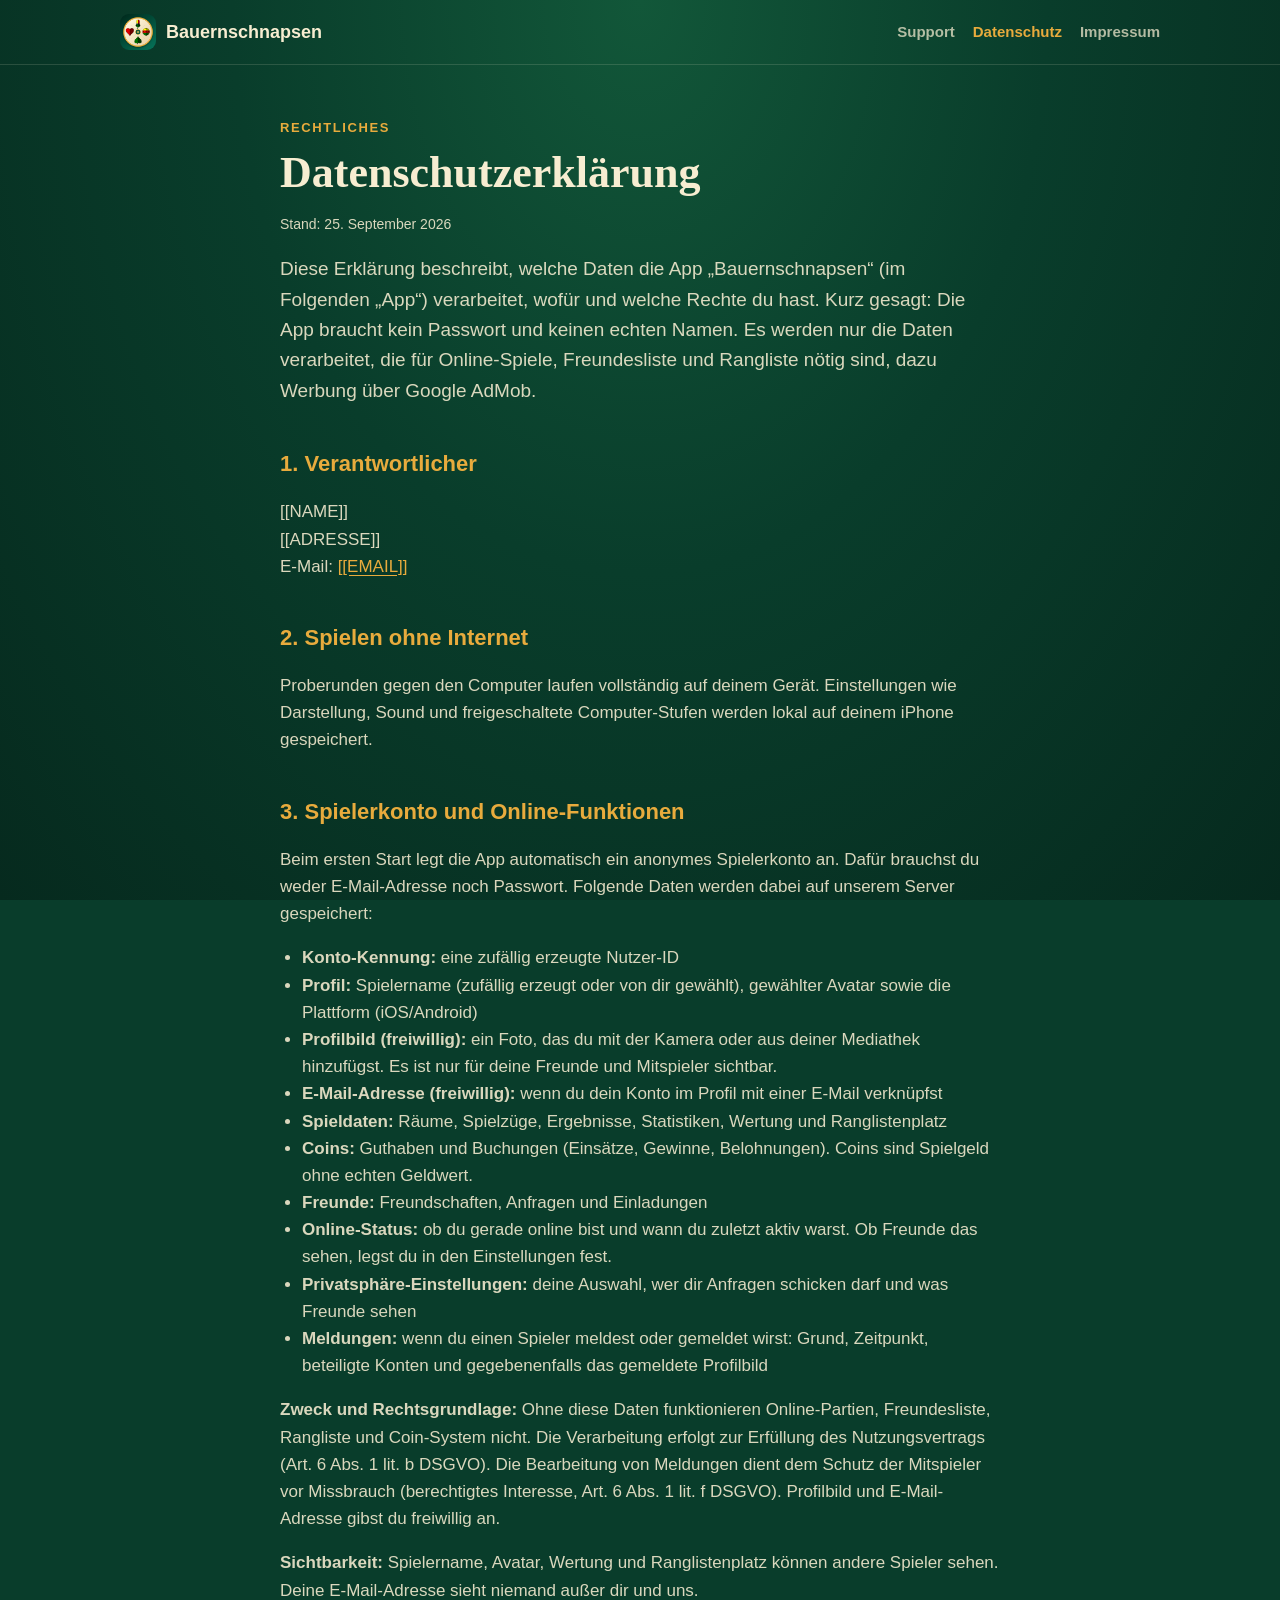
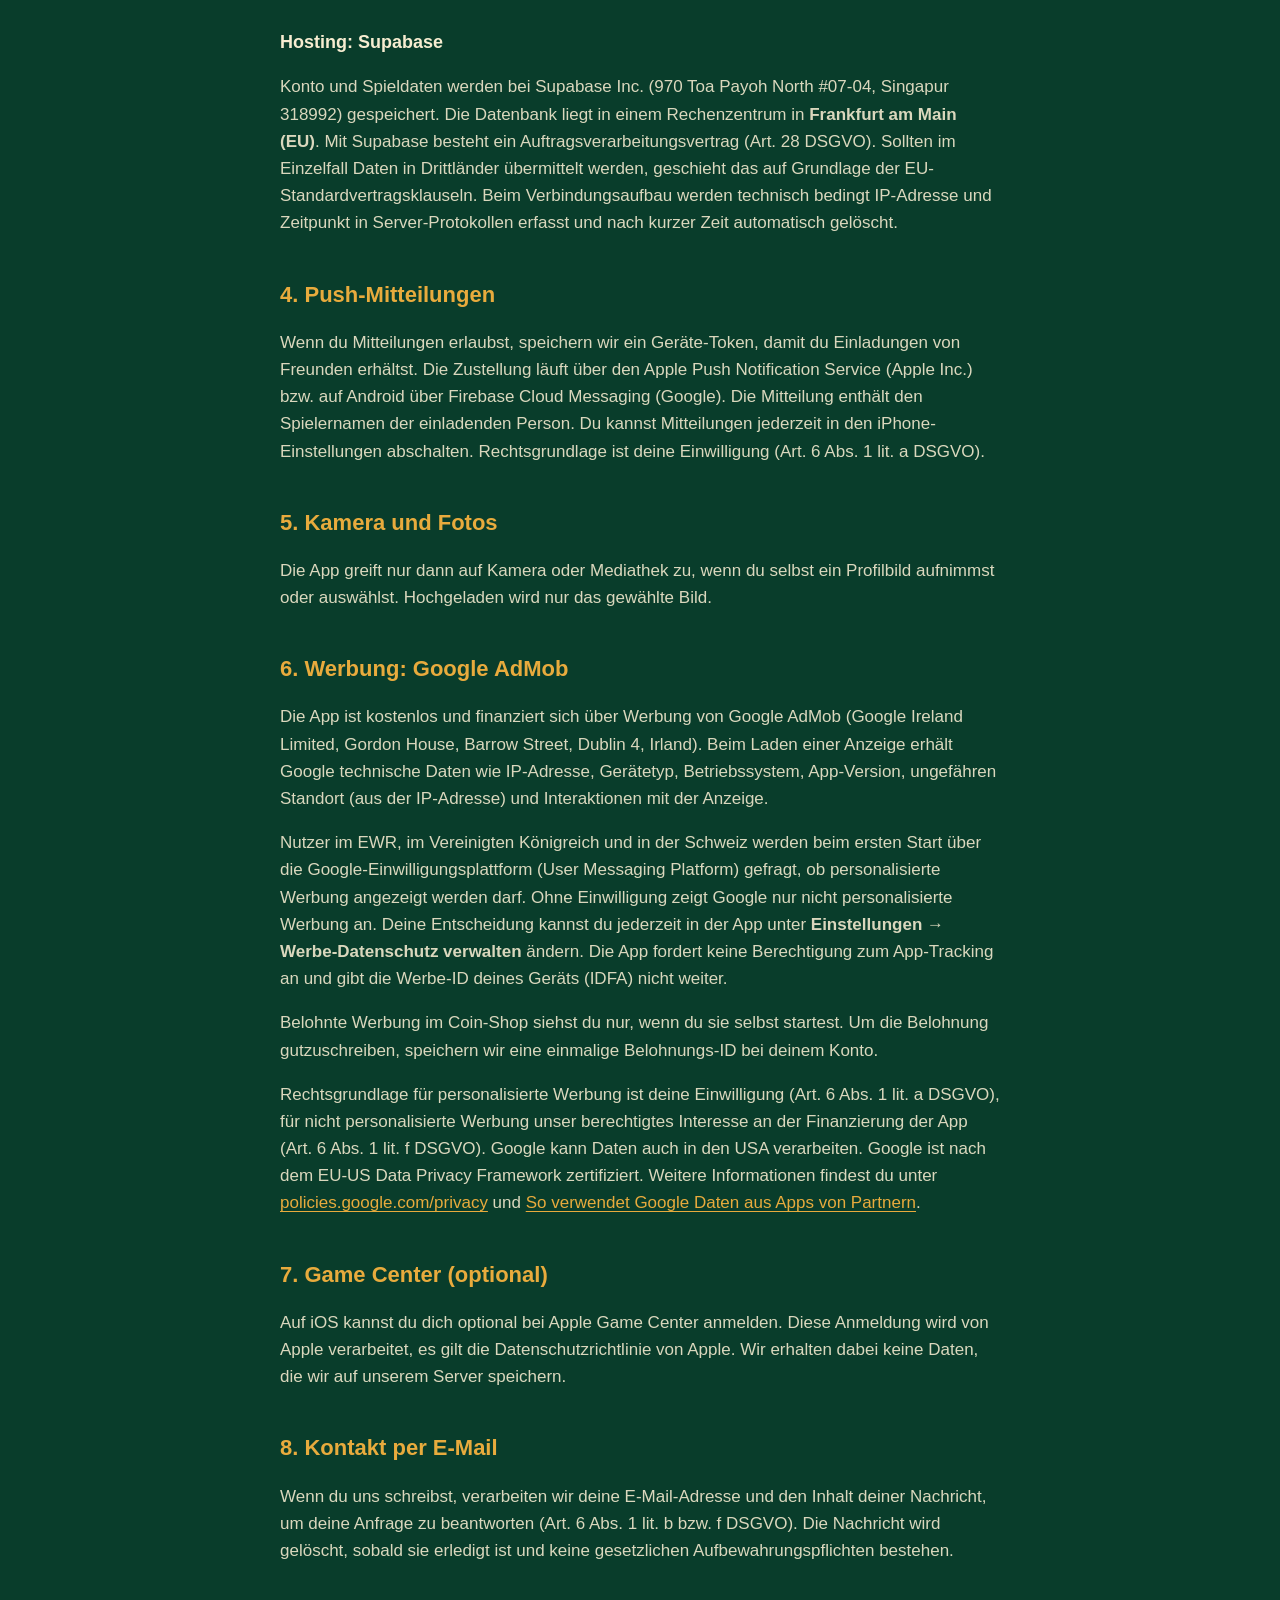
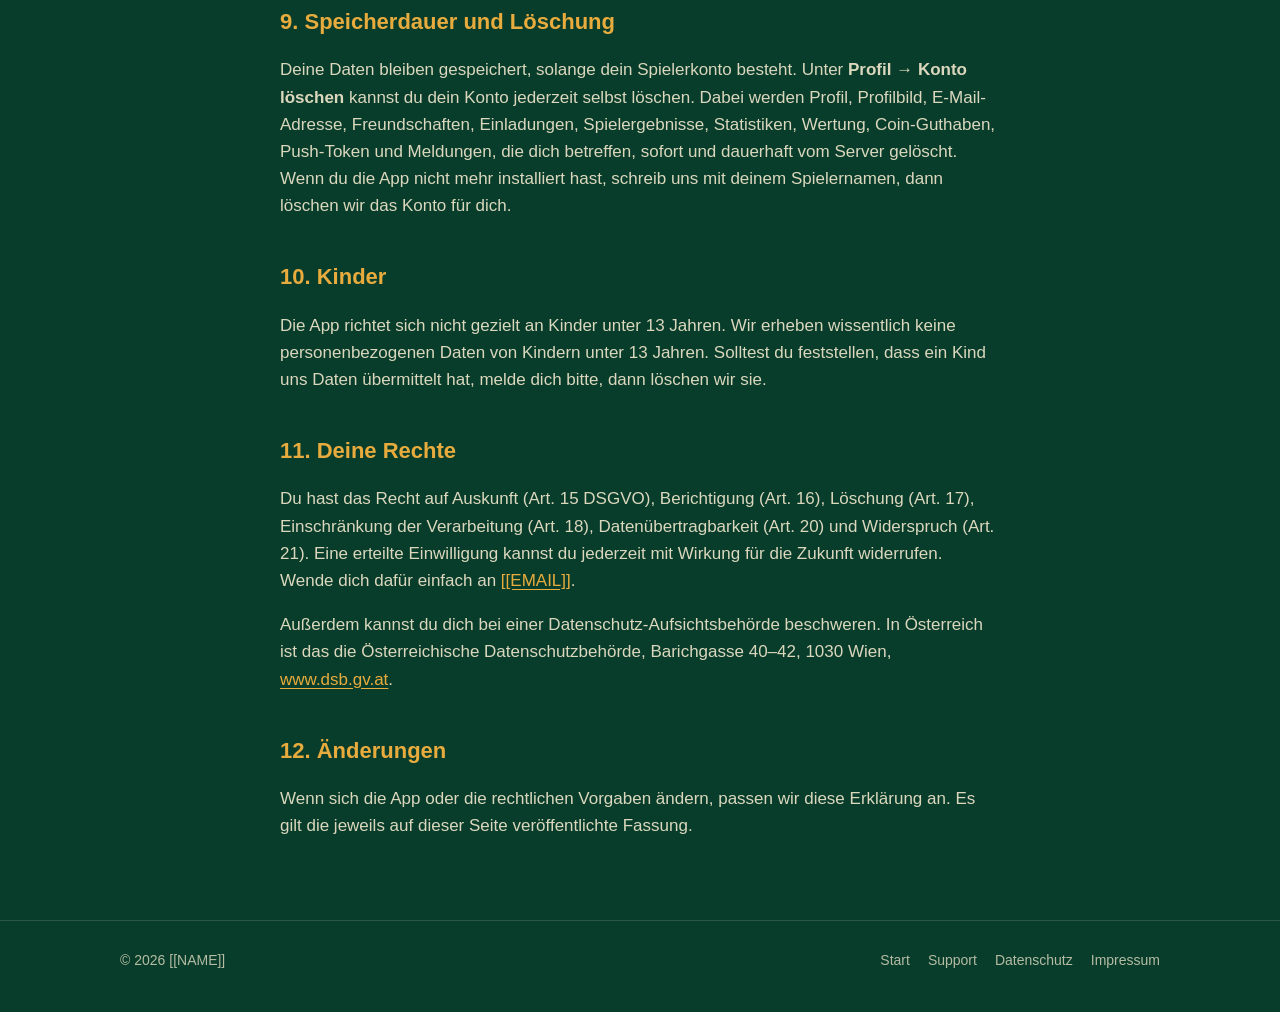
==== datenschutz/index.html @ 5d7edbbc "Website für Bauernschnapsen: Start, Support, Datenschutz, Impressum Co-Authored-By: Claude Opus 5.5 " ====
<!doctype html>
<html lang="de">
<head>
  <meta charset="utf-8">
  <meta name="viewport" content="width=device-width, initial-scale=1">
  <title>Bauernschnapsen Datenschutz</title>
  <meta name="description" content="Datenschutzerklärung der App Bauernschnapsen.">
  <meta name="theme-color" content="#093d2b">
  <link rel="icon" href="../assets/icon.png">
  <link rel="apple-touch-icon" href="../assets/apple-touch-icon.png">
  <link rel="stylesheet" href="../style.css">
</head>
<body>
  <header class="site-header">
    <div class="wrap">
      <a class="brand" href="../"><img src="../assets/icon.png" alt="">Bauernschnapsen</a>
      <nav class="nav">
        <a href="../support/">Support</a>
        <a href="./" aria-current="page">Datenschutz</a>
        <a href="../impressum/">Impressum</a>
      </nav>
    </div>
  </header>

  <main class="page">
    <div class="wrap">
      <span class="eyebrow">Rechtliches</span>
      <h1>Datenschutzerklärung</h1>
      <p class="meta">Stand: 25. September 2026</p>
      <p class="lead">Diese Erklärung beschreibt, welche Daten die App „Bauernschnapsen“ (im Folgenden „App“) verarbeitet, wofür und welche Rechte du hast. Kurz gesagt: Die App braucht kein Passwort und keinen echten Namen. Es werden nur die Daten verarbeitet, die für Online-Spiele, Freundesliste und Rangliste nötig sind, dazu Werbung über Google AdMob.</p>

      <h2>1. Verantwortlicher</h2>
      <p>[[NAME]]<br>[[ADRESSE]]<br>E-Mail: <a href="mailto:[[EMAIL]]">[[EMAIL]]</a></p>

      <h2>2. Spielen ohne Internet</h2>
      <p>Proberunden gegen den Computer laufen vollständig auf deinem Gerät. Einstellungen wie Darstellung, Sound und freigeschaltete Computer-Stufen werden lokal auf deinem iPhone gespeichert.</p>

      <h2>3. Spielerkonto und Online-Funktionen</h2>
      <p>Beim ersten Start legt die App automatisch ein anonymes Spielerkonto an. Dafür brauchst du weder E-Mail-Adresse noch Passwort. Folgende Daten werden dabei auf unserem Server gespeichert:</p>
      <ul>
        <li><strong>Konto-Kennung:</strong> eine zufällig erzeugte Nutzer-ID</li>
        <li><strong>Profil:</strong> Spielername (zufällig erzeugt oder von dir gewählt), gewählter Avatar sowie die Plattform (iOS/Android)</li>
        <li><strong>Profilbild (freiwillig):</strong> ein Foto, das du mit der Kamera oder aus deiner Mediathek hinzufügst. Es ist nur für deine Freunde und Mitspieler sichtbar.</li>
        <li><strong>E-Mail-Adresse (freiwillig):</strong> wenn du dein Konto im Profil mit einer E-Mail verknüpfst</li>
        <li><strong>Spieldaten:</strong> Räume, Spielzüge, Ergebnisse, Statistiken, Wertung und Ranglistenplatz</li>
        <li><strong>Coins:</strong> Guthaben und Buchungen (Einsätze, Gewinne, Belohnungen). Coins sind Spielgeld ohne echten Geldwert.</li>
        <li><strong>Freunde:</strong> Freundschaften, Anfragen und Einladungen</li>
        <li><strong>Online-Status:</strong> ob du gerade online bist und wann du zuletzt aktiv warst. Ob Freunde das sehen, legst du in den Einstellungen fest.</li>
        <li><strong>Privatsphäre-Einstellungen:</strong> deine Auswahl, wer dir Anfragen schicken darf und was Freunde sehen</li>
        <li><strong>Meldungen:</strong> wenn du einen Spieler meldest oder gemeldet wirst: Grund, Zeitpunkt, beteiligte Konten und gegebenenfalls das gemeldete Profilbild</li>
      </ul>
      <p><strong>Zweck und Rechtsgrundlage:</strong> Ohne diese Daten funktionieren Online-Partien, Freundesliste, Rangliste und Coin-System nicht. Die Verarbeitung erfolgt zur Erfüllung des Nutzungsvertrags (Art. 6 Abs. 1 lit. b DSGVO). Die Bearbeitung von Meldungen dient dem Schutz der Mitspieler vor Missbrauch (berechtigtes Interesse, Art. 6 Abs. 1 lit. f DSGVO). Profilbild und E-Mail-Adresse gibst du freiwillig an.</p>
      <p><strong>Sichtbarkeit:</strong> Spielername, Avatar, Wertung und Ranglistenplatz können andere Spieler sehen. Deine E-Mail-Adresse sieht niemand außer dir und uns.</p>

      <h3>Hosting: Supabase</h3>
      <p>Konto und Spieldaten werden bei Supabase Inc. (970 Toa Payoh North #07-04, Singapur 318992) gespeichert. Die Datenbank liegt in einem Rechenzentrum in <strong>Frankfurt am Main (EU)</strong>. Mit Supabase besteht ein Auftragsverarbeitungsvertrag (Art. 28 DSGVO). Sollten im Einzelfall Daten in Drittländer übermittelt werden, geschieht das auf Grundlage der EU-Standardvertragsklauseln. Beim Verbindungsaufbau werden technisch bedingt IP-Adresse und Zeitpunkt in Server-Protokollen erfasst und nach kurzer Zeit automatisch gelöscht.</p>

      <h2>4. Push-Mitteilungen</h2>
      <p>Wenn du Mitteilungen erlaubst, speichern wir ein Geräte-Token, damit du Einladungen von Freunden erhältst. Die Zustellung läuft über den Apple Push Notification Service (Apple Inc.) bzw. auf Android über Firebase Cloud Messaging (Google). Die Mitteilung enthält den Spielernamen der einladenden Person. Du kannst Mitteilungen jederzeit in den iPhone-Einstellungen abschalten. Rechtsgrundlage ist deine Einwilligung (Art. 6 Abs. 1 lit. a DSGVO).</p>

      <h2>5. Kamera und Fotos</h2>
      <p>Die App greift nur dann auf Kamera oder Mediathek zu, wenn du selbst ein Profilbild aufnimmst oder auswählst. Hochgeladen wird nur das gewählte Bild.</p>

      <h2>6. Werbung: Google AdMob</h2>
      <p>Die App ist kostenlos und finanziert sich über Werbung von Google AdMob (Google Ireland Limited, Gordon House, Barrow Street, Dublin 4, Irland). Beim Laden einer Anzeige erhält Google technische Daten wie IP-Adresse, Gerätetyp, Betriebssystem, App-Version, ungefähren Standort (aus der IP-Adresse) und Interaktionen mit der Anzeige.</p>
      <p>Nutzer im EWR, im Vereinigten Königreich und in der Schweiz werden beim ersten Start über die Google-Einwilligungsplattform (User Messaging Platform) gefragt, ob personalisierte Werbung angezeigt werden darf. Ohne Einwilligung zeigt Google nur nicht personalisierte Werbung an. Deine Entscheidung kannst du jederzeit in der App unter <strong>Einstellungen → Werbe-Datenschutz verwalten</strong> ändern. Die App fordert keine Berechtigung zum App-Tracking an und gibt die Werbe-ID deines Geräts (IDFA) nicht weiter.</p>
      <p>Belohnte Werbung im Coin-Shop siehst du nur, wenn du sie selbst startest. Um die Belohnung gutzuschreiben, speichern wir eine einmalige Belohnungs-ID bei deinem Konto.</p>
      <p>Rechtsgrundlage für personalisierte Werbung ist deine Einwilligung (Art. 6 Abs. 1 lit. a DSGVO), für nicht personalisierte Werbung unser berechtigtes Interesse an der Finanzierung der App (Art. 6 Abs. 1 lit. f DSGVO). Google kann Daten auch in den USA verarbeiten. Google ist nach dem EU-US Data Privacy Framework zertifiziert. Weitere Informationen findest du unter <a href="https://policies.google.com/privacy">policies.google.com/privacy</a> und <a href="https://policies.google.com/technologies/partner-sites">So verwendet Google Daten aus Apps von Partnern</a>.</p>

      <h2>7. Game Center (optional)</h2>
      <p>Auf iOS kannst du dich optional bei Apple Game Center anmelden. Diese Anmeldung wird von Apple verarbeitet, es gilt die Datenschutzrichtlinie von Apple. Wir erhalten dabei keine Daten, die wir auf unserem Server speichern.</p>

      <h2>8. Kontakt per E-Mail</h2>
      <p>Wenn du uns schreibst, verarbeiten wir deine E-Mail-Adresse und den Inhalt deiner Nachricht, um deine Anfrage zu beantworten (Art. 6 Abs. 1 lit. b bzw. f DSGVO). Die Nachricht wird gelöscht, sobald sie erledigt ist und keine gesetzlichen Aufbewahrungspflichten bestehen.</p>

      <h2>9. Speicherdauer und Löschung</h2>
      <p>Deine Daten bleiben gespeichert, solange dein Spielerkonto besteht. Unter <strong>Profil → Konto löschen</strong> kannst du dein Konto jederzeit selbst löschen. Dabei werden Profil, Profilbild, E-Mail-Adresse, Freundschaften, Einladungen, Spielergebnisse, Statistiken, Wertung, Coin-Guthaben, Push-Token und Meldungen, die dich betreffen, sofort und dauerhaft vom Server gelöscht. Wenn du die App nicht mehr installiert hast, schreib uns mit deinem Spielernamen, dann löschen wir das Konto für dich.</p>

      <h2>10. Kinder</h2>
      <p>Die App richtet sich nicht gezielt an Kinder unter 13 Jahren. Wir erheben wissentlich keine personenbezogenen Daten von Kindern unter 13 Jahren. Solltest du feststellen, dass ein Kind uns Daten übermittelt hat, melde dich bitte, dann löschen wir sie.</p>

      <h2>11. Deine Rechte</h2>
      <p>Du hast das Recht auf Auskunft (Art. 15 DSGVO), Berichtigung (Art. 16), Löschung (Art. 17), Einschränkung der Verarbeitung (Art. 18), Datenübertragbarkeit (Art. 20) und Widerspruch (Art. 21). Eine erteilte Einwilligung kannst du jederzeit mit Wirkung für die Zukunft widerrufen. Wende dich dafür einfach an <a href="mailto:[[EMAIL]]">[[EMAIL]]</a>.</p>
      <p>Außerdem kannst du dich bei einer Datenschutz-Aufsichtsbehörde beschweren. In Österreich ist das die Österreichische Datenschutzbehörde, Barichgasse 40–42, 1030 Wien, <a href="https://www.dsb.gv.at">www.dsb.gv.at</a>.</p>

      <h2>12. Änderungen</h2>
      <p>Wenn sich die App oder die rechtlichen Vorgaben ändern, passen wir diese Erklärung an. Es gilt die jeweils auf dieser Seite veröffentlichte Fassung.</p>
    </div>
  </main>

  <footer class="site-footer">
    <div class="wrap">
      <span>© 2026 [[NAME]]</span>
      <nav>
        <a href="../">Start</a>
        <a href="../support/">Support</a>
        <a href="./">Datenschutz</a>
        <a href="../impressum/">Impressum</a>
      </nav>
    </div>
  </footer>
</body>
</html>
---- style.css ----
:root {
  --felt: #093d2b;
  --felt-light: #125739;
  --felt-deep: #062a1e;
  --cream: #f7edd1;
  --cream-soft: rgba(247, 237, 209, 0.72);
  --gold: #e8ab3d;
  --ink: #1f1c17;
  --red: #c7211f;
  --line: rgba(247, 237, 209, 0.14);
  --card: rgba(255, 255, 255, 0.05);
  --radius: 18px;
  --max: 1080px;
}

* { box-sizing: border-box; }

html { -webkit-text-size-adjust: 100%; }

body {
  margin: 0;
  background: radial-gradient(ellipse at top, var(--felt-light) 0%, var(--felt) 45%, var(--felt-deep) 100%) fixed;
  background-color: var(--felt);
  color: var(--cream);
  font-family: -apple-system, BlinkMacSystemFont, "SF Pro Text", "Segoe UI", Roboto, Helvetica, Arial, sans-serif;
  font-size: 17px;
  line-height: 1.6;
}

a { color: var(--gold); text-underline-offset: 3px; }
a:hover { color: #f3c46a; }

.wrap { max-width: var(--max); margin: 0 auto; padding: 0 20px; }

/* Header */
.site-header { border-bottom: 1px solid var(--line); }
.site-header .wrap {
  display: flex; align-items: center; justify-content: space-between;
  gap: 16px; padding-top: 14px; padding-bottom: 14px; flex-wrap: wrap;
}
.brand {
  display: flex; align-items: center; gap: 10px;
  color: var(--cream); text-decoration: none; font-weight: 700; font-size: 18px;
}
.brand img { width: 36px; height: 36px; border-radius: 9px; }
.nav { display: flex; gap: 18px; flex-wrap: wrap; }
.nav a { color: var(--cream-soft); text-decoration: none; font-weight: 600; font-size: 15px; }
.nav a:hover, .nav a[aria-current="page"] { color: var(--gold); }

/* Hero */
.hero { padding: 64px 0 40px; text-align: center; }
.hero .app-icon {
  width: 112px; height: 112px; border-radius: 26px;
  box-shadow: 0 12px 40px rgba(0, 0, 0, 0.45);
}
.hero h1 {
  font-family: Georgia, "Times New Roman", serif;
  font-size: clamp(36px, 7vw, 60px); line-height: 1.1;
  margin: 24px 0 12px; letter-spacing: -0.5px;
}
.hero .tagline { font-size: clamp(18px, 2.6vw, 22px); color: var(--cream-soft); max-width: 640px; margin: 0 auto 28px; }
.eyebrow {
  display: inline-block; color: var(--gold); font-weight: 700; font-size: 13px;
  letter-spacing: 1.6px; text-transform: uppercase;
}

.btn {
  display: inline-flex; align-items: center; gap: 10px;
  background: var(--gold); color: var(--ink); text-decoration: none;
  font-weight: 700; padding: 14px 24px; border-radius: 14px;
}
.btn:hover { background: #f3c46a; color: var(--ink); }
.btn svg { width: 20px; height: 20px; }
.btn-note { display: block; margin-top: 12px; font-size: 14px; color: var(--cream-soft); }

/* Screenshots */
.screens {
  display: grid; grid-template-columns: repeat(3, 1fr); gap: 20px;
  padding: 24px 0 56px;
}
.screens img {
  width: 100%; height: auto; display: block;
  border-radius: 22px; box-shadow: 0 16px 48px rgba(0, 0, 0, 0.4);
}

/* Features */
section { padding: 40px 0; }
.section-title {
  font-family: Georgia, "Times New Roman", serif;
  font-size: clamp(26px, 4vw, 36px); margin: 0 0 24px; text-align: center;
}
.features { display: grid; grid-template-columns: repeat(3, 1fr); gap: 18px; }
.feature {
  background: var(--card); border: 1px solid var(--line);
  border-radius: var(--radius); padding: 22px;
}
.feature .suit { font-size: 26px; line-height: 1; }
.feature .suit.red { color: #ff6b5e; }
.feature h3 { margin: 12px 0 6px; font-size: 18px; }
.feature p { margin: 0; color: var(--cream-soft); font-size: 15.5px; }

/* Content pages */
.page { padding: 48px 0 64px; }
.page .wrap { max-width: 760px; }
.page h1 {
  font-family: Georgia, "Times New Roman", serif;
  font-size: clamp(32px, 6vw, 44px); line-height: 1.15; margin: 8px 0 12px;
}
.page h2 { font-size: 22px; margin: 40px 0 10px; color: var(--gold); }
.page h3 { font-size: 18px; margin: 24px 0 6px; }
.page p, .page li { color: rgba(247, 237, 209, 0.88); }
.page ul { padding-left: 22px; }
.lead { font-size: 19px; color: var(--cream-soft); }
.meta { font-size: 14px; color: var(--cream-soft); }

.contact-card {
  background: var(--card); border: 1px solid var(--line); border-radius: var(--radius);
  padding: 24px; margin: 28px 0;
}
.contact-card h2 { margin-top: 0; }
.contact-card .btn { margin-top: 8px; }

details {
  background: var(--card); border: 1px solid var(--line); border-radius: 14px;
  padding: 0 20px; margin: 10px 0;
}
details[open] { padding-bottom: 14px; }
summary {
  cursor: pointer; font-weight: 700; padding: 16px 0; list-style: none;
  display: flex; justify-content: space-between; gap: 12px;
}
summary::-webkit-details-marker { display: none; }
summary::after { content: "+"; color: var(--gold); font-size: 22px; line-height: 1; }
details[open] summary::after { content: "–"; }
details p { margin: 0 0 10px; }

table { width: 100%; border-collapse: collapse; font-size: 15px; margin: 12px 0; }
th, td { text-align: left; vertical-align: top; padding: 10px 8px; border-bottom: 1px solid var(--line); }
th { color: var(--gold); font-weight: 700; }
.table-scroll { overflow-x: auto; }

/* Footer */
.site-footer { border-top: 1px solid var(--line); padding: 28px 0 40px; font-size: 14px; color: var(--cream-soft); }
.site-footer .wrap { display: flex; justify-content: space-between; gap: 16px; flex-wrap: wrap; }
.site-footer nav { display: flex; gap: 18px; flex-wrap: wrap; }
.site-footer a { color: var(--cream-soft); text-decoration: none; }
.site-footer a:hover { color: var(--gold); }

@media (max-width: 760px) {
  body { font-size: 16px; }
  .wrap { padding: 0 16px; }
  .hero { padding: 44px 0 28px; }
  .screens {
    grid-template-columns: repeat(3, 72%); overflow-x: auto;
    scroll-snap-type: x mandatory; padding-bottom: 36px;
  }
  .screens img { scroll-snap-align: center; }
  .features { grid-template-columns: 1fr; }
  .nav { gap: 14px; }
}
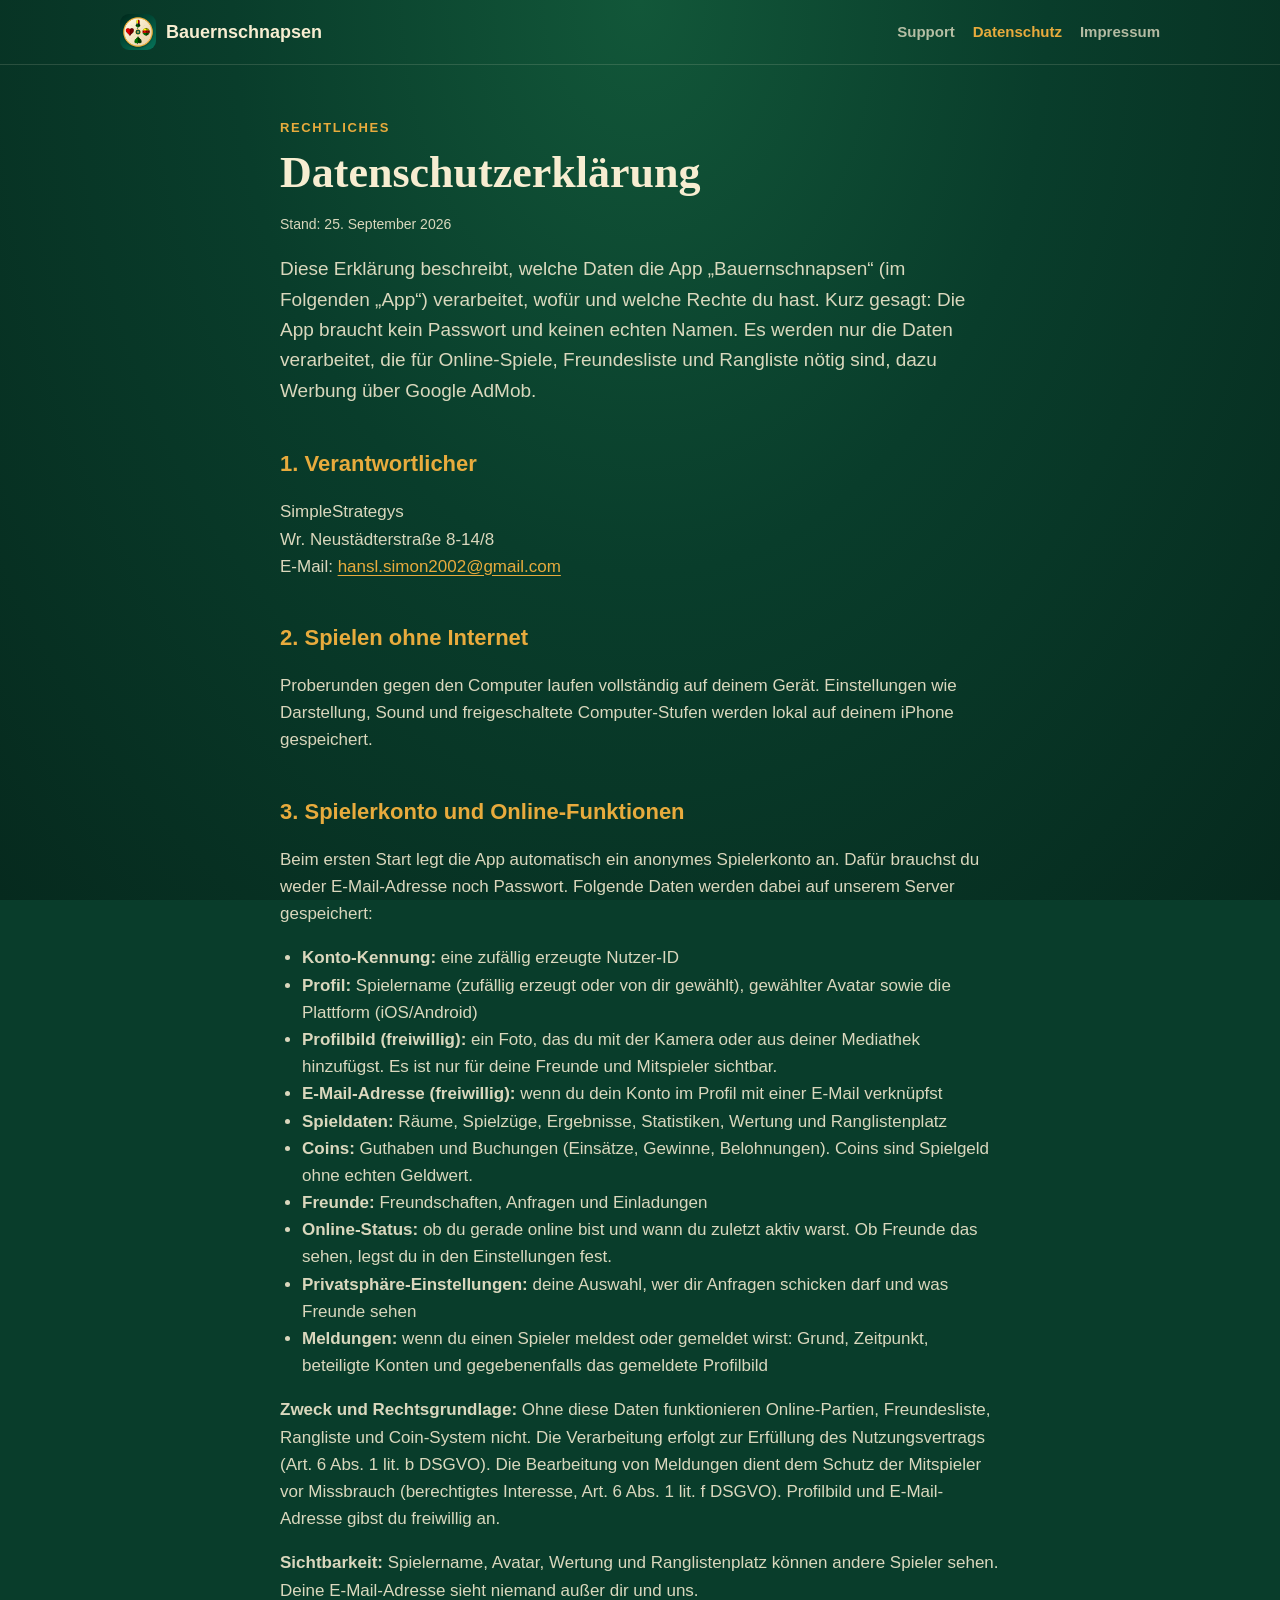
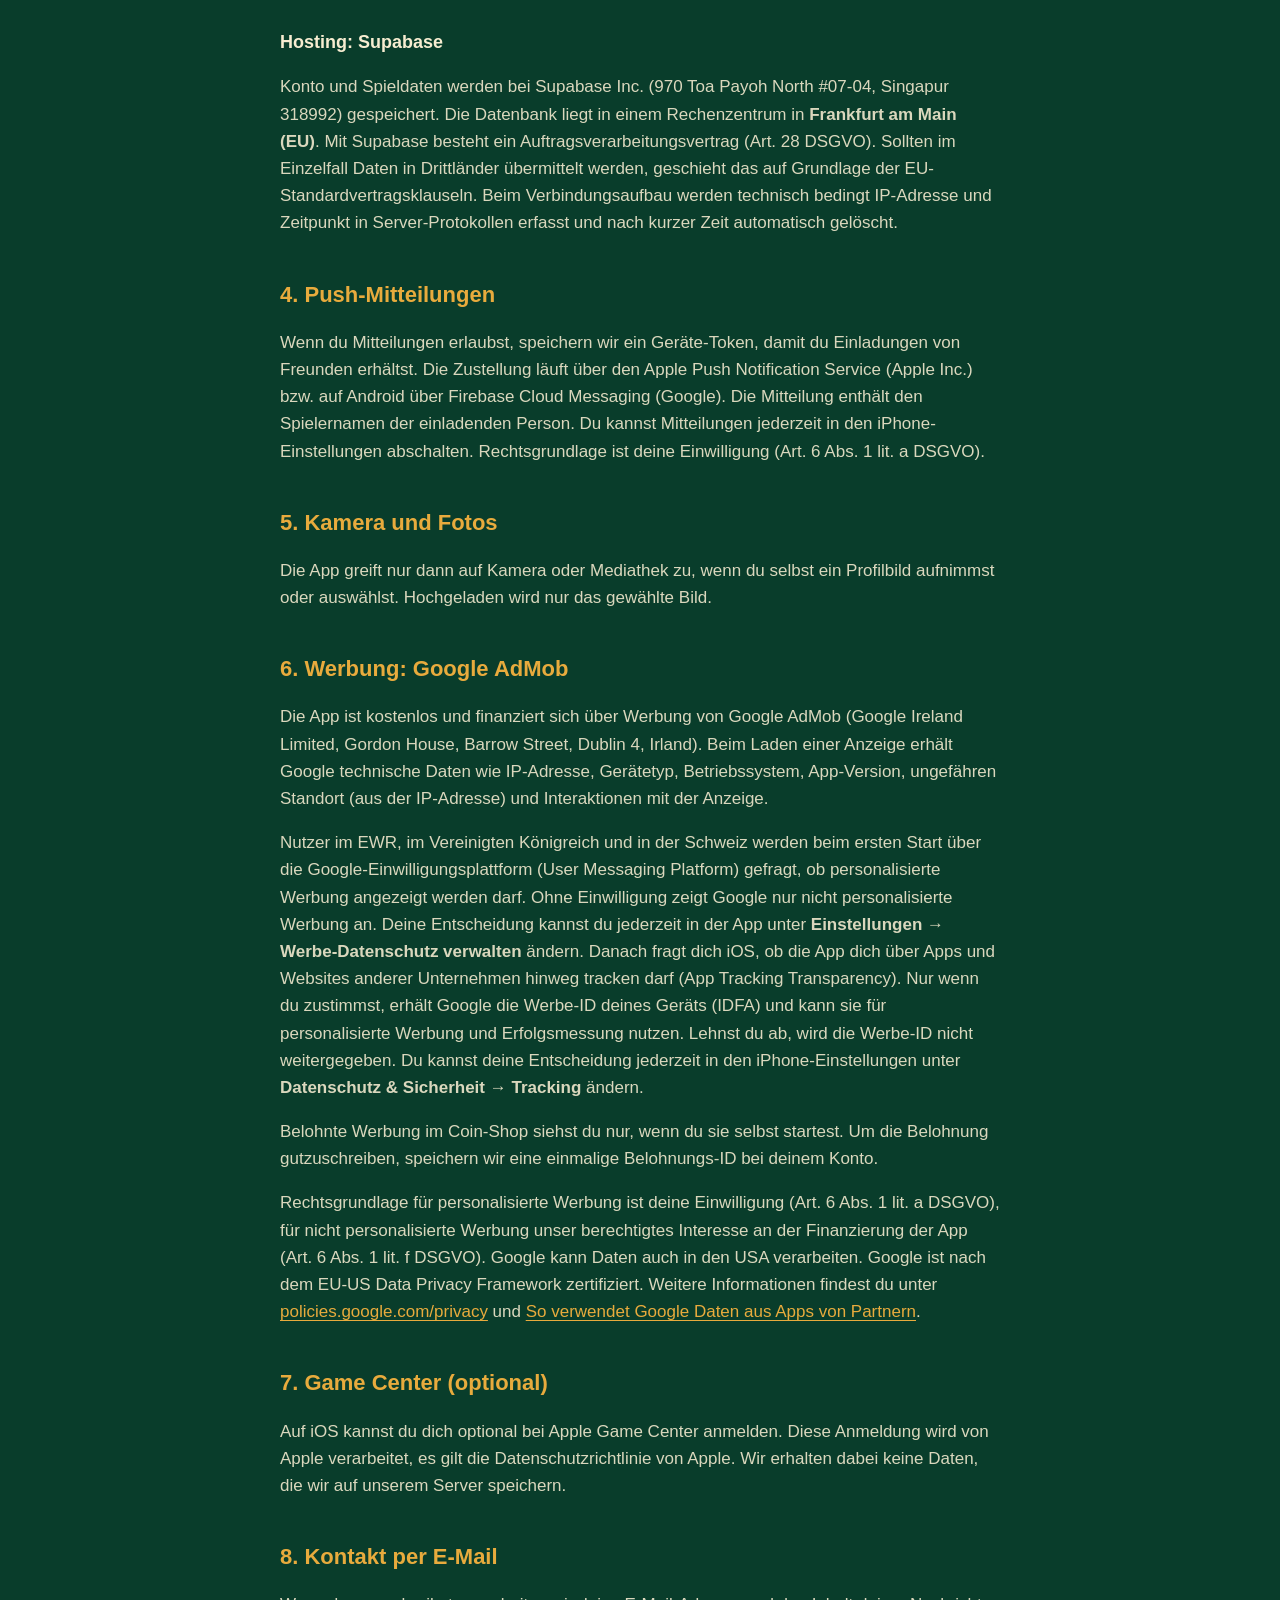
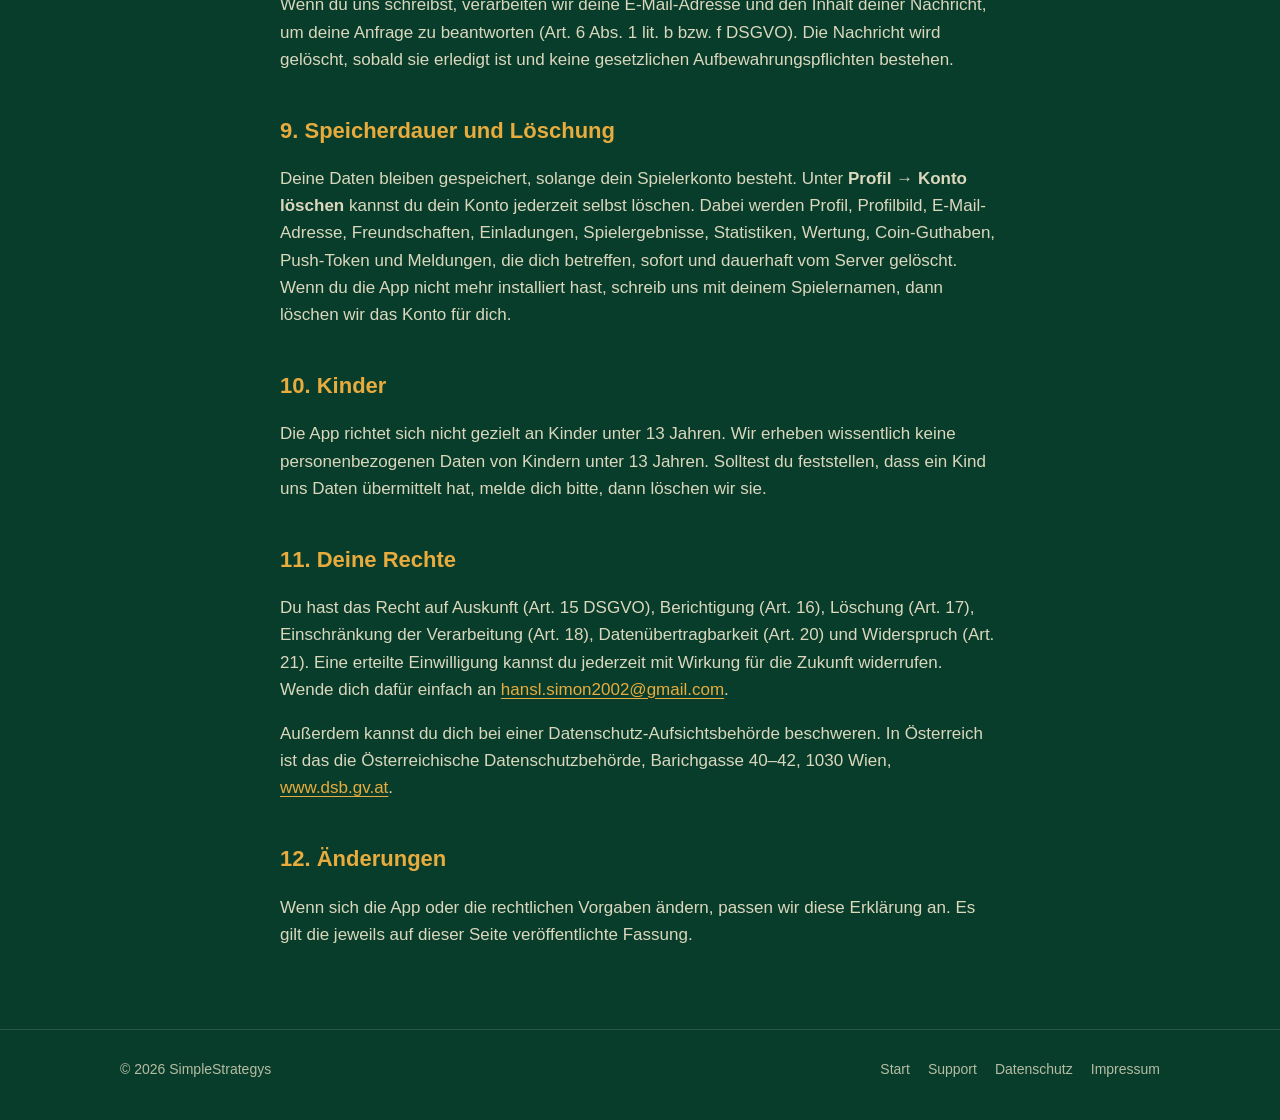
==== commit d2dcb4ef: "Geräte-FAQ entfernt, App-Tracking-Abfrage ergänzt Co-Authored-By: Claude Opus 5.5 <noreply@anthropic" ====
--- a/datenschutz/index.html
+++ b/datenschutz/index.html
@@ -30,7 +30,7 @@
       <p class="lead">Diese Erklärung beschreibt, welche Daten die App „Bauernschnapsen“ (im Folgenden „App“) verarbeitet, wofür und welche Rechte du hast. Kurz gesagt: Die App braucht kein Passwort und keinen echten Namen. Es werden nur die Daten verarbeitet, die für Online-Spiele, Freundesliste und Rangliste nötig sind, dazu Werbung über Google AdMob.</p>
 
       <h2>1. Verantwortlicher</h2>
-      <p>[[NAME]]<br>[[ADRESSE]]<br>E-Mail: <a href="mailto:[[EMAIL]]">[[EMAIL]]</a></p>
+      <p>SimpleStrategys<br>Wr. Neustädterstraße 8-14/8<br>E-Mail: <a href="mailto:hansl.simon2002@gmail.com">hansl.simon2002@gmail.com</a></p>
 
       <h2>2. Spielen ohne Internet</h2>
       <p>Proberunden gegen den Computer laufen vollständig auf deinem Gerät. Einstellungen wie Darstellung, Sound und freigeschaltete Computer-Stufen werden lokal auf deinem iPhone gespeichert.</p>
@@ -63,7 +63,7 @@
 
       <h2>6. Werbung: Google AdMob</h2>
       <p>Die App ist kostenlos und finanziert sich über Werbung von Google AdMob (Google Ireland Limited, Gordon House, Barrow Street, Dublin 4, Irland). Beim Laden einer Anzeige erhält Google technische Daten wie IP-Adresse, Gerätetyp, Betriebssystem, App-Version, ungefähren Standort (aus der IP-Adresse) und Interaktionen mit der Anzeige.</p>
-      <p>Nutzer im EWR, im Vereinigten Königreich und in der Schweiz werden beim ersten Start über die Google-Einwilligungsplattform (User Messaging Platform) gefragt, ob personalisierte Werbung angezeigt werden darf. Ohne Einwilligung zeigt Google nur nicht personalisierte Werbung an. Deine Entscheidung kannst du jederzeit in der App unter <strong>Einstellungen → Werbe-Datenschutz verwalten</strong> ändern. Die App fordert keine Berechtigung zum App-Tracking an und gibt die Werbe-ID deines Geräts (IDFA) nicht weiter.</p>
+      <p>Nutzer im EWR, im Vereinigten Königreich und in der Schweiz werden beim ersten Start über die Google-Einwilligungsplattform (User Messaging Platform) gefragt, ob personalisierte Werbung angezeigt werden darf. Ohne Einwilligung zeigt Google nur nicht personalisierte Werbung an. Deine Entscheidung kannst du jederzeit in der App unter <strong>Einstellungen → Werbe-Datenschutz verwalten</strong> ändern. Danach fragt dich iOS, ob die App dich über Apps und Websites anderer Unternehmen hinweg tracken darf (App Tracking Transparency). Nur wenn du zustimmst, erhält Google die Werbe-ID deines Geräts (IDFA) und kann sie für personalisierte Werbung und Erfolgsmessung nutzen. Lehnst du ab, wird die Werbe-ID nicht weitergegeben. Du kannst deine Entscheidung jederzeit in den iPhone-Einstellungen unter <strong>Datenschutz &amp; Sicherheit → Tracking</strong> ändern.</p>
       <p>Belohnte Werbung im Coin-Shop siehst du nur, wenn du sie selbst startest. Um die Belohnung gutzuschreiben, speichern wir eine einmalige Belohnungs-ID bei deinem Konto.</p>
       <p>Rechtsgrundlage für personalisierte Werbung ist deine Einwilligung (Art. 6 Abs. 1 lit. a DSGVO), für nicht personalisierte Werbung unser berechtigtes Interesse an der Finanzierung der App (Art. 6 Abs. 1 lit. f DSGVO). Google kann Daten auch in den USA verarbeiten. Google ist nach dem EU-US Data Privacy Framework zertifiziert. Weitere Informationen findest du unter <a href="https://policies.google.com/privacy">policies.google.com/privacy</a> und <a href="https://policies.google.com/technologies/partner-sites">So verwendet Google Daten aus Apps von Partnern</a>.</p>
 
@@ -80,7 +80,7 @@
       <p>Die App richtet sich nicht gezielt an Kinder unter 13 Jahren. Wir erheben wissentlich keine personenbezogenen Daten von Kindern unter 13 Jahren. Solltest du feststellen, dass ein Kind uns Daten übermittelt hat, melde dich bitte, dann löschen wir sie.</p>
 
       <h2>11. Deine Rechte</h2>
-      <p>Du hast das Recht auf Auskunft (Art. 15 DSGVO), Berichtigung (Art. 16), Löschung (Art. 17), Einschränkung der Verarbeitung (Art. 18), Datenübertragbarkeit (Art. 20) und Widerspruch (Art. 21). Eine erteilte Einwilligung kannst du jederzeit mit Wirkung für die Zukunft widerrufen. Wende dich dafür einfach an <a href="mailto:[[EMAIL]]">[[EMAIL]]</a>.</p>
+      <p>Du hast das Recht auf Auskunft (Art. 15 DSGVO), Berichtigung (Art. 16), Löschung (Art. 17), Einschränkung der Verarbeitung (Art. 18), Datenübertragbarkeit (Art. 20) und Widerspruch (Art. 21). Eine erteilte Einwilligung kannst du jederzeit mit Wirkung für die Zukunft widerrufen. Wende dich dafür einfach an <a href="mailto:hansl.simon2002@gmail.com">hansl.simon2002@gmail.com</a>.</p>
       <p>Außerdem kannst du dich bei einer Datenschutz-Aufsichtsbehörde beschweren. In Österreich ist das die Österreichische Datenschutzbehörde, Barichgasse 40–42, 1030 Wien, <a href="https://www.dsb.gv.at">www.dsb.gv.at</a>.</p>
 
       <h2>12. Änderungen</h2>
@@ -90,7 +90,7 @@
 
   <footer class="site-footer">
     <div class="wrap">
-      <span>© 2026 [[NAME]]</span>
+      <span>© 2026 SimpleStrategys</span>
       <nav>
         <a href="../">Start</a>
         <a href="../support/">Support</a>
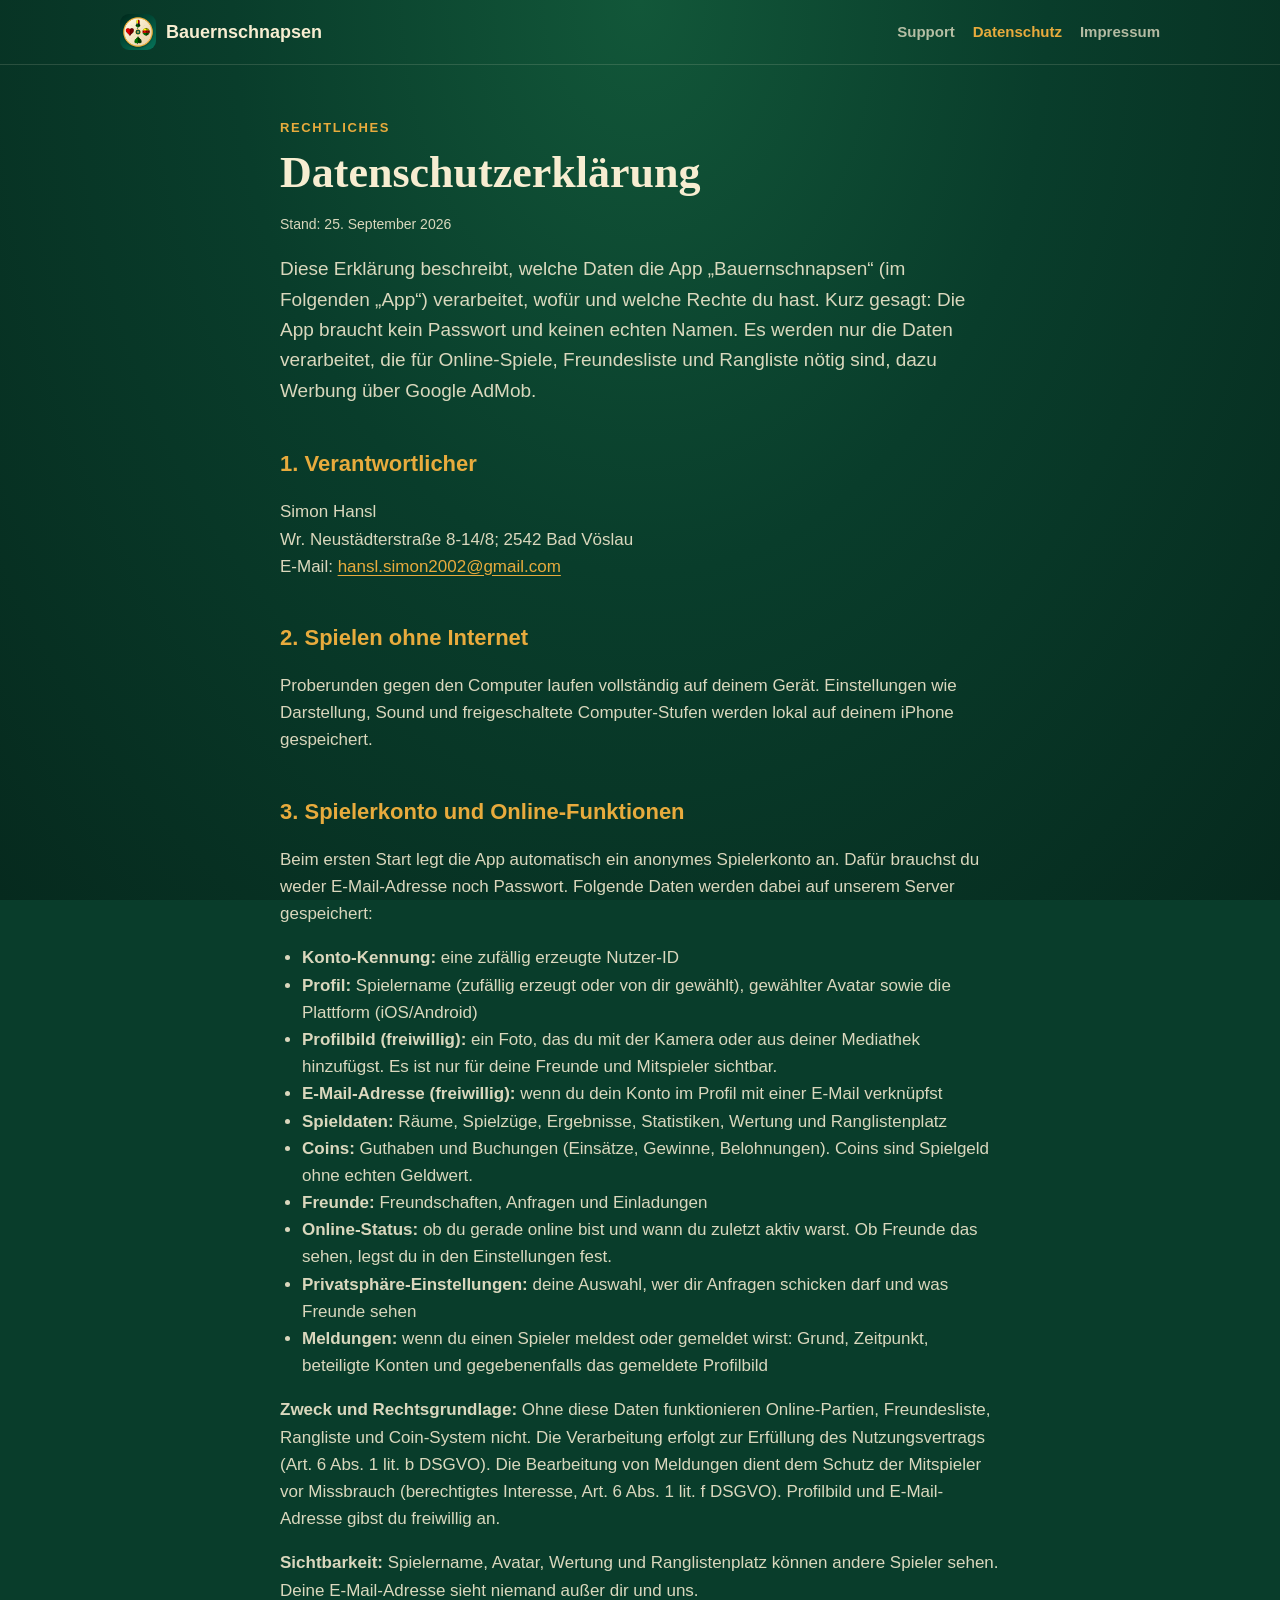
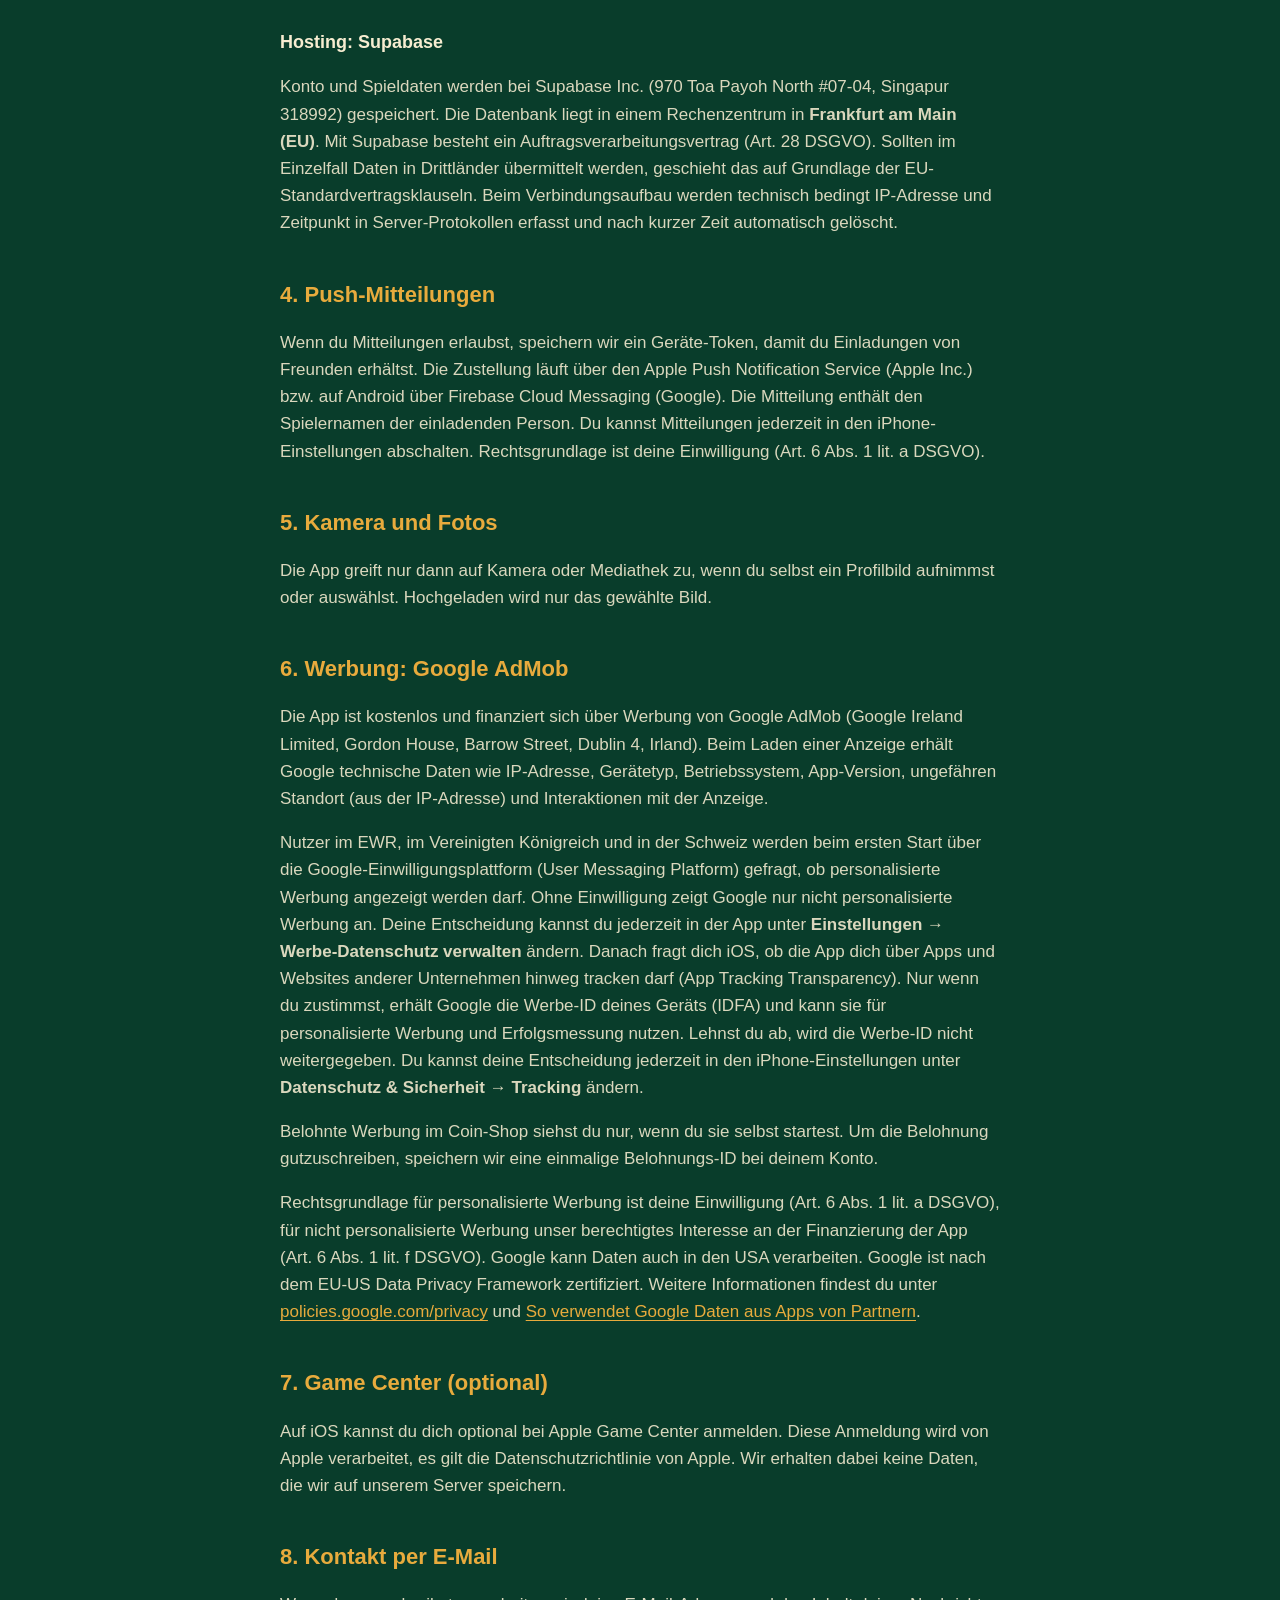
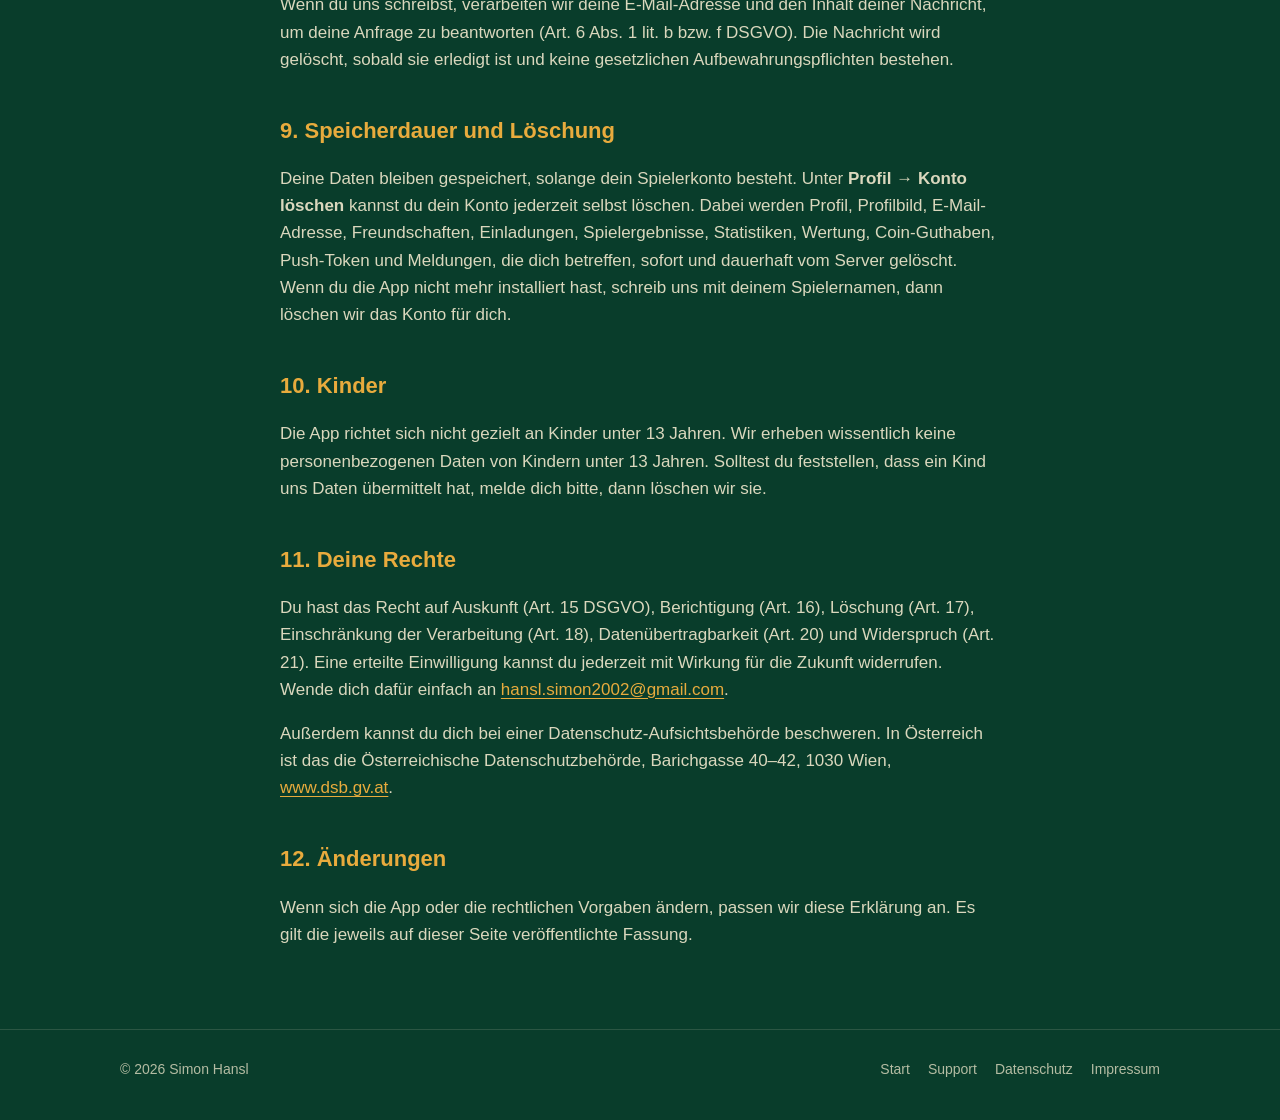
==== commit 19a6c18f: "App-Store-Button bis zum Release als Hinweis Co-Authored-By: Claude Opus 5.5 <noreply@anthropic.com>" ====
--- a/datenschutz/index.html
+++ b/datenschutz/index.html
@@ -30,7 +30,7 @@
       <p class="lead">Diese Erklärung beschreibt, welche Daten die App „Bauernschnapsen“ (im Folgenden „App“) verarbeitet, wofür und welche Rechte du hast. Kurz gesagt: Die App braucht kein Passwort und keinen echten Namen. Es werden nur die Daten verarbeitet, die für Online-Spiele, Freundesliste und Rangliste nötig sind, dazu Werbung über Google AdMob.</p>
 
       <h2>1. Verantwortlicher</h2>
-      <p>SimpleStrategys<br>Wr. Neustädterstraße 8-14/8<br>E-Mail: <a href="mailto:hansl.simon2002@gmail.com">hansl.simon2002@gmail.com</a></p>
+      <p>Simon Hansl<br>Wr. Neustädterstraße 8-14/8; 2542 Bad Vöslau<br>E-Mail: <a href="mailto:hansl.simon2002@gmail.com">hansl.simon2002@gmail.com</a></p>
 
       <h2>2. Spielen ohne Internet</h2>
       <p>Proberunden gegen den Computer laufen vollständig auf deinem Gerät. Einstellungen wie Darstellung, Sound und freigeschaltete Computer-Stufen werden lokal auf deinem iPhone gespeichert.</p>
@@ -90,7 +90,7 @@
 
   <footer class="site-footer">
     <div class="wrap">
-      <span>© 2026 SimpleStrategys</span>
+      <span>© 2026 Simon Hansl</span>
       <nav>
         <a href="../">Start</a>
         <a href="../support/">Support</a>
